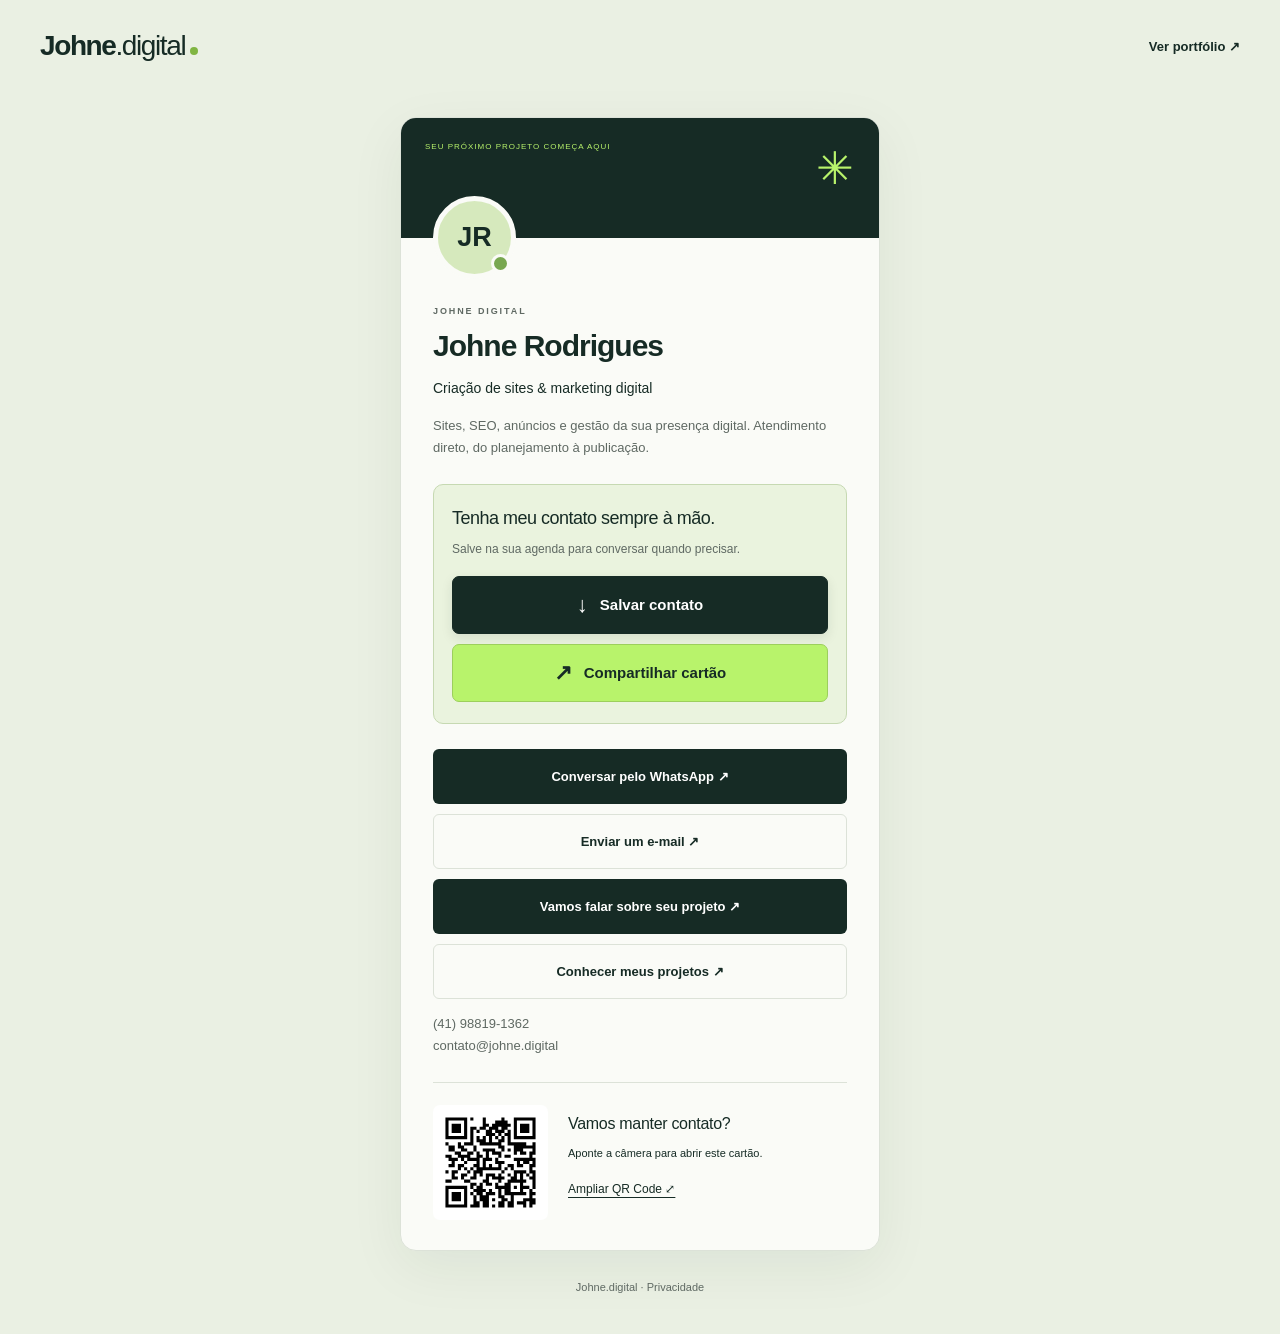
==== contato/index.html @ 7c468793 "up" ====
<!doctype html><html lang="pt-BR"><head><meta charset="utf-8"><meta name="viewport" content="width=device-width, initial-scale=1"><meta name="theme-color" content="#132b25"><title>Johne Rodrigues | Cartão digital — Johne Digital</title><meta name="description" content="Conheça os serviços da Johne Digital e compartilhe o cartão de Johne Rodrigues."><link rel="canonical" href="https://johne.digital/contato/"><meta property="og:type" content="website"><meta property="og:locale" content="pt_BR"><meta property="og:title" content="Johne Rodrigues | Cartão digital — Johne Digital"><meta property="og:description" content="Conheça os serviços da Johne Digital e compartilhe o cartão de Johne Rodrigues."><meta property="og:url" content="https://johne.digital/contato/"><meta property="og:image" content="https://johne.digital/assets/social.png"><meta name="twitter:card" content="summary_large_image"><link rel="icon" type="image/svg+xml" href="../assets/favicon.svg"><link rel="stylesheet" href="../assets/style.02069770c4e0.css"><script defer src="../assets/config.c68cc4075b70.js"></script><script defer src="../assets/main.b6feed0cc365.js"></script><script defer src="../assets/analytics.d964d53e1e2e.js"></script></head><body class="card-page"><header class="wrap card-header"><a class="brand" href="../" aria-label="Johne Digital, início">Johne<span>.digital</span><i></i></a><a class="text-link" href="../">Ver portfólio ↗</a></header><main class="digital-card"><div class="card-banner"><span>SEU PRÓXIMO PROJETO COMEÇA AQUI</span><span>✳</span></div><div class="card-content"><div class="card-avatar">JR<span></span></div><p class="eyebrow">JOHNE DIGITAL</p><h1>Johne Rodrigues</h1><p class="card-subtitle">Criação de sites & marketing digital</p><p>Sites, SEO, anúncios e gestão da sua presença digital. Atendimento direto, do planejamento à publicação.</p><section class="save-contact-panel" aria-labelledby="save-contact-title"><h2 id="save-contact-title">Tenha meu contato sempre à mão.</h2><p>Salve na sua agenda para conversar quando precisar.</p><div class="card-tools"><button class="save-primary" id="save-contact" type="button"><span aria-hidden="true">↓</span> Salvar contato</button><button class="share-secondary" id="share-card" type="button"><span aria-hidden="true">↗</span> Compartilhar cartão</button></div><p role="status" id="card-status"></p></section><div class="card-links"><a data-contact="whatsapp" class="button dark" href="https://wa.me/5541988191362" target="_blank" rel="noopener noreferrer">Conversar pelo WhatsApp ↗</a><a data-contact="email" class="button outline" href="mailto:contato@johne.digital">Enviar um e-mail ↗</a><a class="button dark" href="../#contato">Vamos falar sobre seu projeto ↗</a><a class="button outline" href="../#projetos">Conhecer meus projetos ↗</a></div><p class="contact-details"><a href="tel:+5541988191362">(41) 98819-1362</a><br><a href="mailto:contato@johne.digital">contato@johne.digital</a></p><div class="qr-area"><button class="qr-trigger" type="button" data-qr-open aria-haspopup="dialog" aria-controls="qr-dialog" aria-label="Ampliar QR Code do cartão digital"><img src="../assets/qr-contato.svg" alt="QR Code para https://johne.digital/contato/" width="150" height="150"></button><div><h2>Vamos manter contato?</h2><p>Aponte a câmera para abrir este cartão.</p><button class="qr-expand" type="button" data-qr-open aria-haspopup="dialog" aria-controls="qr-dialog">Ampliar QR Code ⤢</button></div></div></div></main><p class="card-footer">Johne.digital · <a href="../privacidade/">Privacidade</a></p><dialog class="qr-dialog" id="qr-dialog" aria-labelledby="qr-title" aria-describedby="qr-description"><button class="qr-close" type="button" data-qr-close aria-label="Fechar QR Code" autofocus>×</button><p class="eyebrow">JOHNE DIGITAL</p><h2 id="qr-title">Vamos manter contato?</h2><p id="qr-description">Aponte a câmera do celular para abrir meu cartão digital.</p><img class="qr-large" src="../assets/qr-contato.svg" alt="QR Code para https://johne.digital/contato/" width="360" height="360"><a class="button dark" href="../">Ver portfólio ↗</a></dialog></body></html>
---- assets/style.02069770c4e0.css ----
:root{--ink:#162b25;--muted:#5f6963;--paper:#fafbf7;--line:#dce2d8;--lime:#b8f36b;--soft:#eef2e9}*{box-sizing:border-box}html{scroll-behavior:smooth;scroll-padding-top:100px}body{margin:0;background:var(--paper);color:var(--ink);font-family:Arial,Helvetica,sans-serif;-webkit-font-smoothing:antialiased}a{color:inherit;text-decoration:none}button,input,select,textarea{font:inherit}button,a,input,select,textarea{-webkit-tap-highlight-color:transparent}button,a{touch-action:manipulation}button{cursor:pointer}a:focus-visible,button:focus-visible,input:focus-visible,select:focus-visible,textarea:focus-visible,summary:focus-visible{outline:3px solid #658d33;outline-offset:5px}[hidden]{display:none!important}.wrap{width:min(1200px,calc(100% - 80px));margin-inline:auto}.header{position:sticky;top:0;z-index:20;background:rgba(250,251,247,.96);border-bottom:1px solid var(--line)}.nav-wrap{height:90px;display:flex;align-items:center;justify-content:space-between;gap:25px}.brand{display:inline-flex;align-items:center;font-size:28px;font-weight:800;letter-spacing:-1.4px;white-space:nowrap}.brand span{font-weight:400}.brand i{width:8px;height:8px;background:#80b542;border-radius:50%;margin:10px 0 0 5px}nav{display:flex;align-items:center;gap:27px;font-size:13px;font-weight:600}nav>a:not(.button):hover,.text-link:hover{color:#548122}.button{display:inline-flex;align-items:center;justify-content:space-between;gap:30px;padding:19px 23px;border-radius:6px;border:1px solid transparent;font-size:14px;font-weight:600;transition:transform .2s,background .2s}.button:hover{transform:translateY(-2px)}.button span{font-size:20px}.dark{background:var(--ink);color:white}.dark:hover{background:#285043}.lime{background:var(--lime);color:var(--ink)}.outline{border-color:var(--line);background:transparent}.small{padding:12px 17px}.menu-toggle{display:none}.hero{display:grid;grid-template-columns:1.1fr 1fr;gap:50px;align-items:center;min-height:680px;padding-block:72px 85px}.eyebrow{font-size:11px;letter-spacing:1.9px;font-weight:700;display:flex;align-items:center;gap:9px;margin:0 0 25px}.dot{display:inline-block;width:7px;height:7px;border-radius:50%;background:#72a53e}.hero h1{font-size:clamp(48px,4.9vw,68px);line-height:1.04;letter-spacing:-3.6px;font-weight:500;margin:0 0 26px}em{font-family:Georgia,'Times New Roman',serif;font-weight:400;color:#557e38}.lead{font-size:17px;line-height:1.75;color:var(--muted);max-width:440px}.actions{display:flex;align-items:center;gap:27px;margin-top:31px}.text-link{font-size:13px;font-weight:600;display:inline-flex;gap:16px;align-items:center}.hero-note{display:flex;align-items:center;gap:12px;margin-top:36px}.avatar{display:grid;place-items:center;border:1px solid var(--line);background:#e9eedf;border-radius:50%;width:41px;height:41px;font-size:12px;font-weight:700}.hero-note p{font-size:11px;line-height:1.8;color:var(--muted)}.hero-note strong{color:var(--ink)}.hero-art{position:relative;background:#e6eddd;height:470px;border-radius:8px;padding:28px 22px;overflow:hidden}.art-label{font-size:9px;letter-spacing:1.5px;display:flex;align-items:center;gap:8px}.mock-browser{background:white;border-radius:8px;position:absolute;top:80px;left:37px;width:calc(100% - 65px);transform:rotate(-4deg);box-shadow:0 20px 40px #1b32251c;overflow:hidden;border:1px solid #ced8c4}.browser-bar{display:flex;justify-content:space-between;padding:12px 15px;font-size:8px;color:#606e57;background:#f6f7f3;border-bottom:1px solid var(--line)}.browser-bar>span:first-child{letter-spacing:2px;color:#b4c1aa}.mock-body{padding:24px 24px 29px;background:#fcfcf9;position:relative;overflow:hidden}.mock-nav{font-size:12px;font-weight:700;display:flex;justify-content:space-between;margin-bottom:35px}.mock-nav span{font-size:7px;font-weight:400}.mock-pill{font-size:7px;letter-spacing:1px;padding:6px 8px;background:#e9f1dd;border-radius:20px}.mock-body h2{font-size:32px;line-height:1.08;letter-spacing:-1.2px;font-weight:500;margin:19px 0 12px;position:relative;z-index:2}.mock-body p{font-size:8px;position:relative;z-index:2}.mock-cta{display:inline-block;background:var(--ink);color:white;font-size:7px;padding:10px 13px;border-radius:3px;margin-top:10px}.mock-shapes{position:absolute;right:-16px;bottom:-22px;width:165px;height:200px;transform:rotate(-18deg)}.mock-shapes i{position:absolute;width:60px;height:190px;background:#b8d993;border-radius:40px}.mock-shapes i:nth-child(2){left:56px;top:30px;background:#8aaa6d}.mock-shapes i:nth-child(3){left:110px;top:60px;background:#527246}.floating-badge{position:absolute;right:15px;bottom:55px;background:var(--ink);color:white;padding:18px 21px;border-radius:7px;display:flex;gap:14px;align-items:center;box-shadow:0 10px 25px #1b322526;transform:rotate(3deg)}.floating-badge>span{color:var(--lime);font-size:34px}.floating-badge div{font-size:12px}.floating-badge strong{display:block;font-size:9px;font-weight:400;color:#c1cec7;margin-top:6px}.art-bottom{position:absolute;bottom:20px;left:22px;right:22px;display:flex;justify-content:space-between;font-size:8px;letter-spacing:1px}.skills-strip{background:var(--ink);color:#e9eee7}.skills-strip .wrap{display:flex;align-items:center;justify-content:space-between;gap:18px;min-height:74px;font-size:13px}.skills-strip b{color:var(--lime);font-size:23px;font-weight:400}.section{padding-block:100px}.section-heading{display:flex;align-items:flex-end;justify-content:space-between;gap:70px;margin-bottom:48px}h2{font-size:45px;letter-spacing:-2px;line-height:1.13;font-weight:500;margin:0} .section-heading>p{max-width:335px;color:var(--muted);font-size:14px;line-height:1.8;margin:0 0 3px}.projects{display:grid;grid-template-columns:1fr 1fr;gap:48px 30px}.project-cover{height:295px;border-radius:7px;padding:26px 30px;display:flex;flex-direction:column;justify-content:space-between;overflow:hidden;position:relative;transition:transform .25s}.project-cover:hover{transform:translateY(-4px)}.cover-top{display:flex;justify-content:space-between;font-size:15px;font-weight:700;position:relative;z-index:1}.cover-top>span{font-size:24px;font-weight:400}.project-cover>strong{font-size:35px;line-height:1.12;letter-spacing:-1px;font-weight:500;z-index:1}.cover-bottom{display:flex;justify-content:space-between;align-items:center;font-size:10px;z-index:1}.cover-mark{font-size:28px;border:1px solid currentColor;border-radius:50%;width:44px;height:44px;display:grid;place-items:center}.project-cover:after{content:'';position:absolute;right:-75px;top:30px;width:280px;height:280px;border:1px solid currentColor;opacity:.15;border-radius:50%;box-shadow:0 0 0 25px currentColor,0 0 0 60px transparent;transform:rotate(-20deg)}.gbr{background:#14364b;color:#f0f3ec}.volt{background:#d9ed8b;color:#243321}.red{background:#e8d2c5;color:#58332b}.boots{background:#e6e1d6;color:#3b3934}.project-title{display:flex;align-items:center;justify-content:space-between;gap:10px;margin-top:23px}.project-title h3{font-size:19px;letter-spacing:-.4px;margin:0}.tag{font-size:10px;border:1px solid var(--line);border-radius:20px;padding:6px 9px;white-space:nowrap}.project>p{font-size:14px;line-height:1.7;color:var(--muted);max-width:500px;margin:13px 0 16px}.services-section{background:var(--soft)}.service{display:grid;grid-template-columns:48px 1fr 1.25fr 38px;gap:25px;padding:30px 0;border-top:1px solid #d2dbcb;align-items:start}.service:last-child{border-bottom:1px solid #d2dbcb}.service-number{font-size:11px;padding-top:7px;color:#5e6c57}.service h3{font-size:24px;letter-spacing:-.8px;font-weight:500;margin:0}.service h4{font-size:13px;margin:3px 0 10px}.service p{font-size:13px;color:var(--muted);line-height:1.75;margin:0}.service>a{border:1px solid #bfcbb7;width:35px;height:35px;border-radius:50%;display:grid;place-items:center}.service>a:hover{background:var(--lime)}.about{display:grid;grid-template-columns:.85fr 1fr;gap:90px;align-items:center}.about-art{height:460px;background:#e8ecdf;border-radius:7px;padding:30px;display:flex;flex-direction:column;justify-content:space-between;position:relative;overflow:hidden}.monogram{font-size:245px;letter-spacing:-20px;line-height:.9;font-weight:700;align-self:center}.monogram span{color:#7ca55a}.about-art strong{font-size:17px}.about-art p{font-size:11px;color:var(--muted);margin-bottom:0}.about>div>p:not(.eyebrow){font-size:14px;line-height:1.9;color:var(--muted)}.about>div>.lead{font-size:17px}.about-points{display:flex;flex-wrap:wrap;gap:9px;margin:25px 0}.about-points span{font-size:10px;border:1px solid var(--line);padding:8px 10px;border-radius:20px}.process-section{border-top:1px solid var(--line);border-bottom:1px solid var(--line)}.steps{display:grid;grid-template-columns:repeat(4,1fr);gap:35px;margin-top:45px}.steps article>span{display:block;color:#55703d;font-size:12px;border-bottom:1px solid var(--line);padding-bottom:18px}.steps h3{font-size:17px;font-weight:500;margin:22px 0 12px}.steps p{font-size:13px;line-height:1.8;color:var(--muted)}.faq{display:grid;grid-template-columns:.8fr 1.2fr;gap:70px}details{border-bottom:1px solid var(--line);padding:20px 0}details:first-child{border-top:1px solid var(--line)}summary{cursor:pointer;font-size:15px;font-weight:500;list-style:none;display:flex;justify-content:space-between;gap:18px;align-items:center}summary::-webkit-details-marker{display:none}summary:after{content:'+';font-size:23px;font-weight:400}details[open] summary:after{content:'−'}details p{font-size:14px;line-height:1.8;color:var(--muted);padding-right:25px}.contact-section{background:var(--ink);color:var(--paper);padding-block:85px}.contact-grid{display:grid;grid-template-columns:1fr .8fr;gap:100px}.contact-grid h2{font-size:50px}.contact-grid em{color:var(--lime)}.contact-grid>div>p:not(.eyebrow){font-size:15px;line-height:1.8;color:#becdc4;max-width:390px;margin:26px 0}.contact-grid .text-link{color:var(--lime)}form label{display:block;font-size:12px;margin-bottom:9px}input,select,textarea{width:100%;background:#233d33;border:1px solid #496052;color:white;padding:13px 14px;border-radius:5px;margin-bottom:20px;font-size:13px}input::placeholder,textarea::placeholder{color:#acbeb0}textarea{resize:vertical;min-height:90px}form .button{width:100%}.form-note{color:#b9c8be;font-size:10px;line-height:1.7;margin-top:13px}.status{font-size:12px;white-space:pre-wrap}.footer{padding-block:40px 28px;display:grid;grid-template-columns:1fr 1fr;gap:20px}.footer>p{text-align:right;font-size:12px;color:var(--muted)}.footer>div{grid-column:1/-1;border-top:1px solid var(--line);padding-top:23px;display:flex;gap:24px;font-size:11px;color:var(--muted)}.footer>div>span{margin-left:auto}.skip{position:fixed;top:-100px;left:15px;background:var(--lime);padding:15px;z-index:50}.skip:focus{top:10px}.mobile-cta{display:none}.card-page{background:#eaf0e3;min-height:100vh}.card-header{display:flex;justify-content:space-between;align-items:center;padding-block:30px}.digital-card{width:min(480px,calc(100% - 32px));margin:25px auto 30px;background:var(--paper);border:1px solid var(--line);border-radius:16px;overflow:hidden;box-shadow:0 16px 55px #132b2510}.card-banner{height:120px;background:var(--ink);color:var(--lime);padding:24px;display:flex;justify-content:space-between;font-size:8px;letter-spacing:1px}.card-banner>span:last-child{font-size:45px}.card-content{padding:0 32px 30px}.card-avatar{width:83px;height:83px;margin-top:-42px;margin-bottom:25px;background:#d6e9bd;border:5px solid var(--paper);border-radius:50%;display:grid;place-items:center;font-size:27px;font-weight:700;position:relative}.card-avatar span{position:absolute;right:1px;bottom:1px;background:#78a750;border:3px solid var(--paper);height:19px;width:19px;border-radius:50%}.card-content .eyebrow{font-size:9px;margin-bottom:10px}.card-content h1{font-size:30px;letter-spacing:-1px;margin:0}.card-subtitle{font-size:14px!important;color:var(--ink)!important}.card-content>p{font-size:13px;line-height:1.7;color:var(--muted)}.card-links{display:grid;gap:10px;margin:25px 0 14px}.card-links .button{font-size:13px;justify-content:center}.card-tools{display:grid;grid-template-columns:1fr 1fr;gap:10px}.card-tools button{border:1px solid var(--line);border-radius:5px;padding:12px 8px;background:transparent;color:var(--ink);font-size:11px}.qr-area{border-top:1px solid var(--line);padding-top:22px;margin-top:25px;display:flex;align-items:center;gap:20px}.qr-area img{width:115px;height:115px;background:white;flex-shrink:0}.qr-area h2{font-size:16px;letter-spacing:-.3px}.qr-area p,.qr-area a{font-size:11px;line-height:1.7}.qr-area a{text-decoration:underline}.card-footer{text-align:center;font-size:11px;color:var(--muted);padding-bottom:30px}.legal{max-width:780px;min-height:70vh;padding-block:60px 80px}.legal h1{font-size:48px;letter-spacing:-2px}.legal h2{font-size:23px;letter-spacing:-.5px;margin-top:35px}.legal p{font-size:15px;line-height:1.85;color:var(--muted)}.legal p a{text-decoration:underline}
@media(min-width:1500px){.hero{min-height:730px}}@media(max-width:1050px){.wrap{width:calc(100% - 48px)}nav{gap:17px;font-size:12px}.brand{font-size:25px}.hero{gap:25px}.hero h1{font-size:53px}.actions{gap:18px;flex-wrap:wrap}.hero-art{height:430px}.mock-browser{left:25px;width:calc(100% - 44px)}.mock-body h2{font-size:28px}.mock-shapes{right:-55px}.contact-grid{gap:55px}.about{gap:50px}.service{grid-template-columns:30px 1fr 1.2fr 35px;gap:17px}.skills-strip .wrap{font-size:11px}.project-cover>strong{font-size:30px}.project-title{align-items:flex-start;flex-wrap:wrap}}
@media(max-width:760px){html{scroll-padding-top:85px}.wrap{width:calc(100% - 40px)}.nav-wrap{height:74px}.brand{font-size:27px}.menu-toggle{display:flex;gap:13px;align-items:center;background:transparent;border:1px solid var(--line);padding:10px 12px;border-radius:5px;color:var(--ink);font-size:12px}.menu-toggle span{font-size:17px}nav{display:none;position:absolute;left:0;right:0;top:74px;padding:18px 20px 25px;background:var(--paper);box-shadow:0 20px 20px #132b2510;border-bottom:1px solid var(--line)}nav.open{display:flex;flex-direction:column;align-items:stretch;gap:0}nav>a{padding:16px 6px;border-bottom:1px solid var(--line);font-size:14px}nav .button{margin-top:15px}.hero{grid-template-columns:1fr;padding-block:48px;gap:35px;min-height:0}.hero h1{font-size:clamp(44px,9.8vw,65px);letter-spacing:-2.5px}.eyebrow{font-size:10px;margin-bottom:22px}.lead{font-size:16px;max-width:100%}.actions{gap:22px;margin-top:25px}.actions .button{font-size:12px;padding:16px 18px;gap:18px}.hero-note{margin-top:24px}.hero-art{height:400px;max-width:520px;width:100%;margin:auto}.mock-browser{top:67px;left:28px;width:calc(100% - 53px)}.mock-body{padding:21px}.mock-body h2{font-size:30px}.mock-nav{margin-bottom:25px}.floating-badge{bottom:40px;padding:14px 17px}.skills-strip .wrap{flex-wrap:wrap;justify-content:center;gap:13px 19px;padding-block:22px;font-size:12px}.skills-strip b{font-size:15px}.skills-strip b:nth-of-type(2),.skills-strip b:nth-of-type(4){display:none}.section{padding-block:65px}.section-heading{display:block;margin-bottom:33px}.section-heading>p{margin-top:22px;max-width:100%;font-size:14px}h2{font-size:36px;letter-spacing:-1.4px}.projects{grid-template-columns:1fr;gap:38px}.project-cover{height:270px;padding:25px}.project-cover>strong{font-size:32px}.project-title{align-items:center}.project-title h3{font-size:19px}.service{grid-template-columns:25px 1fr 30px;gap:12px;padding-block:25px}.service h3{font-size:21px}.service>div{grid-column:2;grid-row:2}.service>a{grid-column:3;grid-row:1;width:30px;height:30px}.service h4{line-height:1.5}.about{grid-template-columns:1fr;gap:34px}.about-art{height:330px}.monogram{font-size:190px}.steps{grid-template-columns:1fr 1fr;gap:25px;margin-top:35px}.steps h3{font-size:17px;line-height:1.3}.faq{grid-template-columns:1fr;gap:30px}.contact-section{padding-block:60px}.contact-grid{grid-template-columns:1fr;gap:35px}.contact-grid h2{font-size:40px}.footer{display:flex;flex-direction:column;gap:10px;padding-bottom:95px}.footer>p{text-align:left;line-height:1.7}.footer>div{width:100%;flex-wrap:wrap;font-size:10px;gap:18px}.footer>div>span{margin:0;width:100%}.mobile-cta{display:flex;position:fixed;z-index:15;bottom:13px;left:20px;right:20px;justify-content:space-between;padding:16px 20px;background:var(--lime);color:var(--ink);border-radius:7px;font-size:14px;font-weight:700;box-shadow:0 5px 25px #132b2530;padding-bottom:max(16px,env(safe-area-inset-bottom))}.card-header{padding-block:22px}.card-header .text-link{font-size:11px}.card-content{padding-inline:24px}.digital-card{margin-top:10px}.card-content h1{font-size:28px}.qr-area{gap:14px}.qr-area img{width:100px;height:100px}.legal h1{font-size:38px}.legal{padding-block:30px 50px}}@media(prefers-reduced-motion:reduce){html{scroll-behavior:auto}*,*:before,*:after{transition:none!important;animation:none!important}}

/* Projeto em destaque e QR ampliável */
.projects-single{grid-template-columns:1fr}.projects-single .project{display:grid;grid-template-columns:1.15fr 1fr;gap:45px;align-items:center}.projects-single .project-cover{height:330px}.project-info .project-title{margin-top:0}.project-info p{font-size:15px;line-height:1.8;color:var(--muted);margin:20px 0 25px}.contact-qr{display:flex;align-items:center;gap:20px;margin-top:30px;padding-top:25px;border-top:1px solid #496052}.contact-qr h3{font-size:16px;font-weight:500;margin:0 0 9px}.contact-qr p{font-size:12px;line-height:1.7;color:#becdc4;margin:0 0 12px}.qr-trigger{padding:0;border:0;border-radius:7px;overflow:hidden;background:white;line-height:0;flex-shrink:0;display:block;cursor:zoom-in}.qr-trigger img{display:block;max-width:100%;height:auto}.qr-expand{background:none;border:0;padding:5px 0;color:inherit;font-size:12px;text-decoration:underline;text-underline-offset:4px;line-height:1.7;cursor:zoom-in}.contact-qr .qr-expand{color:var(--lime)}.qr-area .qr-expand{margin-bottom:6px}.qr-open{overflow:hidden}.qr-dialog{width:min(460px,calc(100% - 32px));max-height:calc(100dvh - 32px);margin:auto;padding:35px 28px 27px;border:0;border-radius:15px;background:var(--paper);color:var(--ink);text-align:center;box-shadow:0 25px 90px #0004;overflow:auto}.qr-dialog::backdrop{background:rgba(9,24,18,.82);backdrop-filter:blur(4px)}.qr-close{position:absolute;right:12px;top:10px;width:36px;height:36px;border:1px solid var(--line);background:transparent;border-radius:50%;color:var(--ink);font-size:25px;line-height:1}.qr-dialog .eyebrow{justify-content:center;font-size:10px;margin:9px 0 19px}.qr-dialog h2{font-size:27px;letter-spacing:-1px}.qr-dialog>p:not(.eyebrow){font-size:13px;line-height:1.7;color:var(--muted)}.qr-large{display:block;width:min(100%,360px);height:auto;margin:16px auto 8px;background:#fff;border-radius:7px}.qr-dialog .button{margin-top:8px;justify-content:center}.qr-address{font-size:12px!important}.qr-trigger:hover{outline:2px solid var(--lime);outline-offset:3px}
@media(max-width:760px){.projects-single .project{grid-template-columns:1fr;gap:24px}.projects-single .project-cover{height:270px}.contact-qr{gap:15px}.contact-qr .qr-trigger{width:105px}.contact-qr h3{font-size:15px}.qr-dialog{padding:32px 20px 22px}.qr-dialog h2{font-size:25px}}

/* Navegação mobile em tela cheia, no formato do site GBR. */
.nav-open{overflow:hidden}.mobile-panel{position:fixed;inset:0;z-index:300;width:100%;max-width:none;height:100%;height:100dvh;max-height:none;margin:0;border:0;padding:max(20px,env(safe-area-inset-top)) max(22px,env(safe-area-inset-right)) max(24px,env(safe-area-inset-bottom)) max(22px,env(safe-area-inset-left));background:var(--paper);color:var(--ink);overflow-y:auto;overscroll-behavior:contain}.mobile-panel:not([open]){display:none}.mobile-panel[open]{display:flex;flex-direction:column}.mobile-panel::backdrop{background:var(--paper)}.mobile-panel-top{display:flex;justify-content:space-between;align-items:center;gap:16px;min-height:40px;padding-bottom:20px;border-bottom:1px solid var(--line)}.menu-close{flex:0 0 44px;width:44px;height:44px;display:grid;place-items:center;border:1px solid transparent;border-radius:8px;background:var(--soft);color:var(--ink);cursor:pointer}.menu-close:hover{background:#dfe8d5}.mobile-panel .mobile-navigation{position:static;display:grid;gap:0;margin:24px 0 28px;padding:0;border:0;background:transparent;box-shadow:none}.mobile-panel .mobile-navigation a{display:flex;justify-content:space-between;align-items:center;gap:20px;min-height:54px;padding:15px 4px;border-bottom:1px solid var(--line);font-size:15px;font-weight:600;letter-spacing:0;line-height:1.5}.mobile-panel .mobile-navigation a span{font-size:17px;font-weight:400;color:#557e38}.mobile-panel .mobile-navigation a:hover,.mobile-panel .mobile-navigation a:focus-visible{background:var(--soft)}.mobile-panel .mobile-contact{width:100%;min-height:52px;border-radius:7px;flex-shrink:0;font-size:15px;line-height:1.5}.monogram{letter-spacing:-12px}
@media(max-width:760px){.header .menu-toggle{width:44px;height:44px;justify-content:center;border:1px solid transparent;background:var(--soft);border-radius:8px;padding:0;flex-shrink:0;cursor:pointer}.header #nav{display:none}.mobile-panel .brand{font-size:27px}}
@media(max-width:360px){.mobile-panel{padding-inline:18px}.mobile-panel .brand{font-size:25px}}

/* Contato salvo como ação principal do cartão digital. */
.save-contact-panel{margin:25px 0 23px;padding:21px 18px;background:#eaf3de;border:1px solid #c6d9b2;border-radius:10px}.save-contact-panel h2{font-size:18px;letter-spacing:-.5px;line-height:1.35;margin:0 0 8px}.save-contact-panel>p{font-size:12px;line-height:1.7;color:var(--muted);margin:0 0 17px}.save-contact-panel .card-tools{display:grid;grid-template-columns:1fr;gap:10px}.save-contact-panel .card-tools button{display:flex;justify-content:center;align-items:center;gap:12px;min-height:54px;padding:15px 14px;font-size:15px;font-weight:700;border-radius:7px;transition:background .2s,transform .2s}.save-contact-panel .card-tools .save-primary{background:var(--ink);color:white;border-color:var(--ink);box-shadow:0 4px 12px #162b251a}.save-contact-panel .card-tools .save-primary:hover{background:#285043;transform:translateY(-1px)}.save-contact-panel .card-tools .share-secondary{background:var(--lime);color:var(--ink);border-color:#9ccf5c}.save-contact-panel .card-tools .share-secondary:hover{background:#a8e35b}.save-contact-panel .card-tools button span{font-size:22px}.save-contact-panel #card-status{margin:12px 0 0;color:var(--ink)}.save-contact-panel #card-status:empty{display:none}

/* Captura real do site GBR: WebP responsivo, carregado sob demanda. */
.project-cover.gbr-preview{padding:20px;isolation:isolate;background:#14364b;aspect-ratio:1200/629}.gbr-preview .project-background{position:absolute;inset:0;width:100%;height:100%;object-fit:cover;object-position:center top;z-index:-2;transition:transform .35s ease}.project-cover.gbr-preview:after{inset:0;width:100%;height:100%;border:0;border-radius:0;box-shadow:none;transform:none;opacity:1;background:linear-gradient(180deg,rgba(12,30,38,.18) 0%,transparent 30%,transparent 57%,rgba(12,30,38,.78) 100%);z-index:-1}.gbr-preview .cover-top{align-items:center}.gbr-preview .preview-label{font-size:12px;font-weight:600;letter-spacing:0;background:rgba(19,43,37,.94);padding:9px 12px;border-radius:5px;color:#fff}.gbr-preview .preview-arrow{display:grid;place-items:center;width:34px;height:34px;font-size:21px;background:var(--paper);color:var(--ink);border-radius:50%}.gbr-preview .cover-bottom{font-size:11px;color:white;gap:15px;text-shadow:0 1px 3px #0005}.gbr-preview .preview-visit{font-weight:700;white-space:nowrap}.gbr-preview:hover .project-background{transform:scale(1.025)}
@media(max-width:760px){.projects-single .project-cover.gbr-preview{height:auto;min-height:190px;aspect-ratio:1200/629;padding:14px}.gbr-preview .preview-label{font-size:10px;padding:7px 9px}.gbr-preview .cover-bottom{font-size:10px}.gbr-preview .preview-arrow{width:29px;height:29px;font-size:18px}}
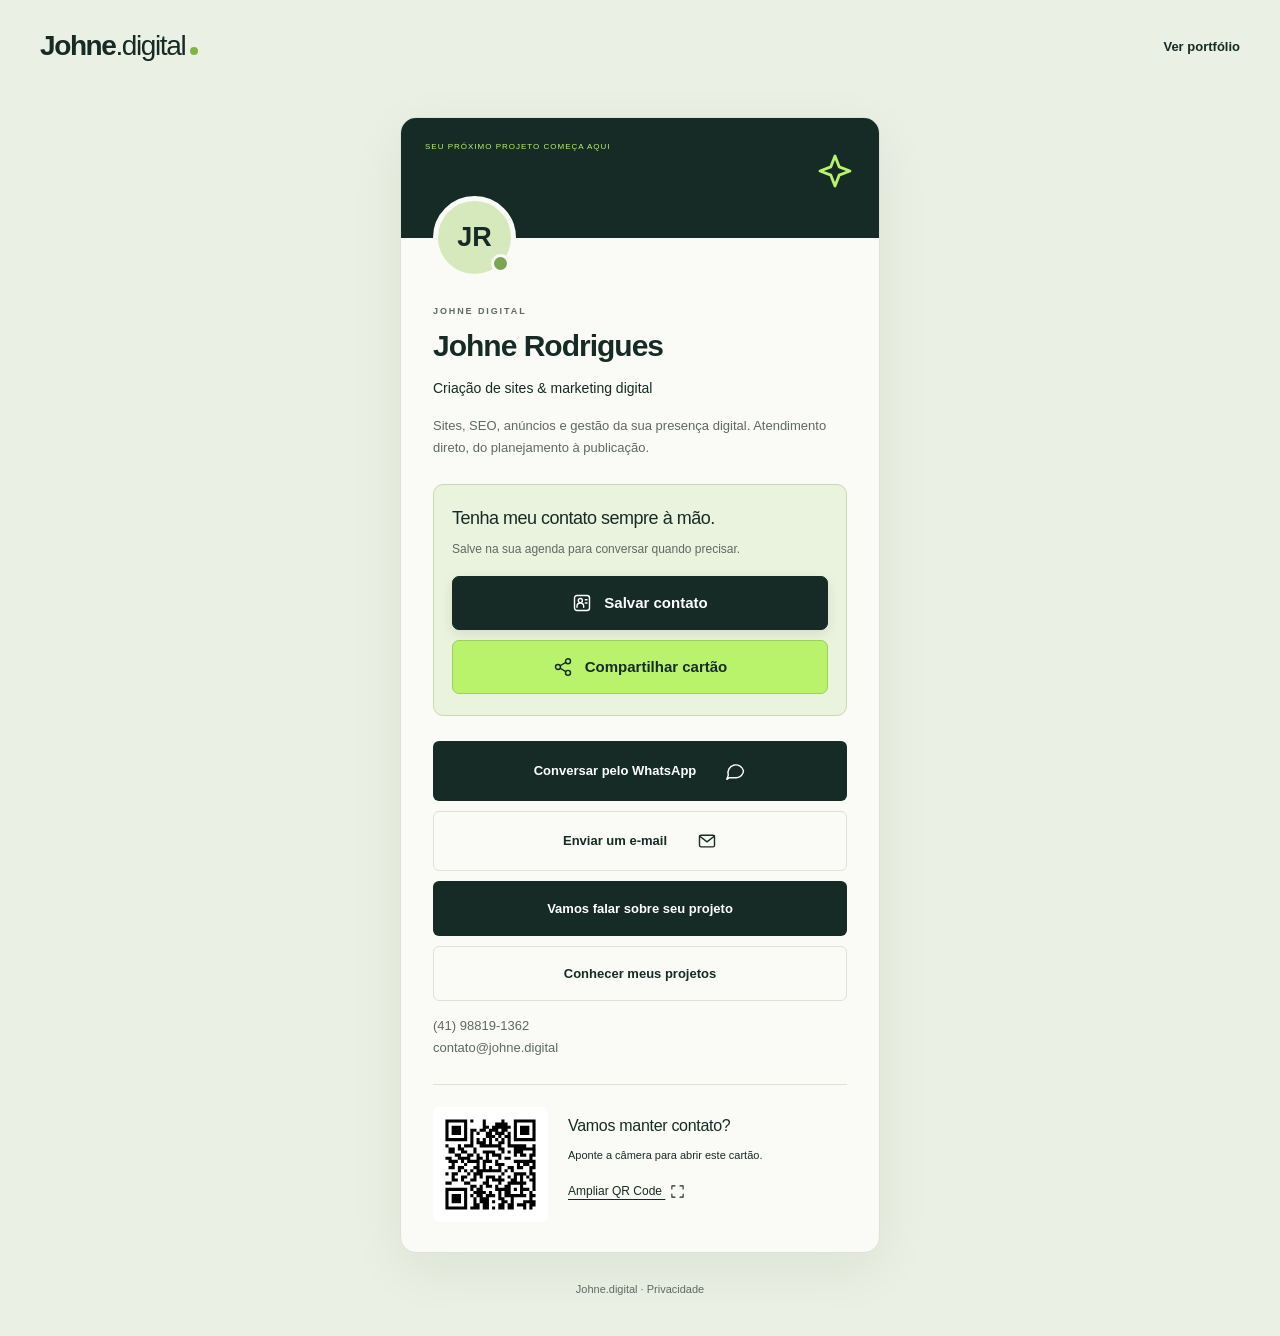
==== commit 7784e15b: "up" ====
--- a/contato/index.html
+++ b/contato/index.html
@@ -1 +1 @@
-<!doctype html><html lang="pt-BR"><head><meta charset="utf-8"><meta name="viewport" content="width=device-width, initial-scale=1"><meta name="theme-color" content="#132b25"><title>Johne Rodrigues | Cartão digital — Johne Digital</title><meta name="description" content="Conheça os serviços da Johne Digital e compartilhe o cartão de Johne Rodrigues."><link rel="canonical" href="https://johne.digital/contato/"><meta property="og:type" content="website"><meta property="og:locale" content="pt_BR"><meta property="og:title" content="Johne Rodrigues | Cartão digital — Johne Digital"><meta property="og:description" content="Conheça os serviços da Johne Digital e compartilhe o cartão de Johne Rodrigues."><meta property="og:url" content="https://johne.digital/contato/"><meta property="og:image" content="https://johne.digital/assets/social.png"><meta name="twitter:card" content="summary_large_image"><link rel="icon" type="image/svg+xml" href="../assets/favicon.svg"><link rel="stylesheet" href="../assets/style.02069770c4e0.css"><script defer src="../assets/config.c68cc4075b70.js"></script><script defer src="../assets/main.b6feed0cc365.js"></script><script defer src="../assets/analytics.d964d53e1e2e.js"></script></head><body class="card-page"><header class="wrap card-header"><a class="brand" href="../" aria-label="Johne Digital, início">Johne<span>.digital</span><i></i></a><a class="text-link" href="../">Ver portfólio ↗</a></header><main class="digital-card"><div class="card-banner"><span>SEU PRÓXIMO PROJETO COMEÇA AQUI</span><span>✳</span></div><div class="card-content"><div class="card-avatar">JR<span></span></div><p class="eyebrow">JOHNE DIGITAL</p><h1>Johne Rodrigues</h1><p class="card-subtitle">Criação de sites & marketing digital</p><p>Sites, SEO, anúncios e gestão da sua presença digital. Atendimento direto, do planejamento à publicação.</p><section class="save-contact-panel" aria-labelledby="save-contact-title"><h2 id="save-contact-title">Tenha meu contato sempre à mão.</h2><p>Salve na sua agenda para conversar quando precisar.</p><div class="card-tools"><button class="save-primary" id="save-contact" type="button"><span aria-hidden="true">↓</span> Salvar contato</button><button class="share-secondary" id="share-card" type="button"><span aria-hidden="true">↗</span> Compartilhar cartão</button></div><p role="status" id="card-status"></p></section><div class="card-links"><a data-contact="whatsapp" class="button dark" href="https://wa.me/5541988191362" target="_blank" rel="noopener noreferrer">Conversar pelo WhatsApp ↗</a><a data-contact="email" class="button outline" href="mailto:contato@johne.digital">Enviar um e-mail ↗</a><a class="button dark" href="../#contato">Vamos falar sobre seu projeto ↗</a><a class="button outline" href="../#projetos">Conhecer meus projetos ↗</a></div><p class="contact-details"><a href="tel:+5541988191362">(41) 98819-1362</a><br><a href="mailto:contato@johne.digital">contato@johne.digital</a></p><div class="qr-area"><button class="qr-trigger" type="button" data-qr-open aria-haspopup="dialog" aria-controls="qr-dialog" aria-label="Ampliar QR Code do cartão digital"><img src="../assets/qr-contato.svg" alt="QR Code para https://johne.digital/contato/" width="150" height="150"></button><div><h2>Vamos manter contato?</h2><p>Aponte a câmera para abrir este cartão.</p><button class="qr-expand" type="button" data-qr-open aria-haspopup="dialog" aria-controls="qr-dialog">Ampliar QR Code ⤢</button></div></div></div></main><p class="card-footer">Johne.digital · <a href="../privacidade/">Privacidade</a></p><dialog class="qr-dialog" id="qr-dialog" aria-labelledby="qr-title" aria-describedby="qr-description"><button class="qr-close" type="button" data-qr-close aria-label="Fechar QR Code" autofocus>×</button><p class="eyebrow">JOHNE DIGITAL</p><h2 id="qr-title">Vamos manter contato?</h2><p id="qr-description">Aponte a câmera do celular para abrir meu cartão digital.</p><img class="qr-large" src="../assets/qr-contato.svg" alt="QR Code para https://johne.digital/contato/" width="360" height="360"><a class="button dark" href="../">Ver portfólio ↗</a></dialog></body></html>+<!doctype html><html lang="pt-BR"><head><meta charset="utf-8"><meta name="viewport" content="width=device-width, initial-scale=1"><meta name="theme-color" content="#132b25"><title>Johne Rodrigues | Cartão digital — Johne Digital</title><meta name="description" content="Conheça os serviços da Johne Digital e compartilhe o cartão de Johne Rodrigues."><link rel="canonical" href="https://johne.digital/contato/"><meta property="og:type" content="website"><meta property="og:locale" content="pt_BR"><meta property="og:title" content="Johne Rodrigues | Cartão digital — Johne Digital"><meta property="og:description" content="Conheça os serviços da Johne Digital e compartilhe o cartão de Johne Rodrigues."><meta property="og:url" content="https://johne.digital/contato/"><meta property="og:image" content="https://johne.digital/assets/social.png"><meta name="twitter:card" content="summary_large_image"><link rel="icon" type="image/svg+xml" href="../assets/favicon.svg"><link rel="stylesheet" href="../assets/style.bf40c22407ae.css"><script defer src="../assets/config.c68cc4075b70.js"></script><script defer src="../assets/main.b6feed0cc365.js"></script><script defer src="../assets/analytics.d964d53e1e2e.js"></script></head><body class="card-page"><header class="wrap card-header"><a class="brand" href="../" aria-label="Johne Digital, início">Johne<span>.digital</span><i></i></a><a class="text-link" href="../">Ver portfólio</a></header><main class="digital-card"><div class="card-banner"><span>SEU PRÓXIMO PROJETO COMEÇA AQUI</span><span aria-hidden="true"><svg class="ui-icon" width="20" height="20" viewBox="0 0 24 24" fill="none" stroke="currentColor" stroke-width="1.7" stroke-linecap="round" stroke-linejoin="round" aria-hidden="true" focusable="false"><path d="m12 3 2.5 6.5L21 12l-6.5 2.5L12 21l-2.5-6.5L3 12l6.5-2.5Z"/></svg></span></div><div class="card-content"><div class="card-avatar">JR<span></span></div><p class="eyebrow">JOHNE DIGITAL</p><h1>Johne Rodrigues</h1><p class="card-subtitle">Criação de sites & marketing digital</p><p>Sites, SEO, anúncios e gestão da sua presença digital. Atendimento direto, do planejamento à publicação.</p><section class="save-contact-panel" aria-labelledby="save-contact-title"><h2 id="save-contact-title">Tenha meu contato sempre à mão.</h2><p>Salve na sua agenda para conversar quando precisar.</p><div class="card-tools"><button class="save-primary" id="save-contact" type="button"><svg class="ui-icon" width="20" height="20" viewBox="0 0 24 24" fill="none" stroke="currentColor" stroke-width="1.7" stroke-linecap="round" stroke-linejoin="round" aria-hidden="true" focusable="false"><rect x="3" y="3" width="18" height="18" rx="3"/><circle cx="10" cy="9" r="2.5"/><path d="M6 17v-1a4 4 0 0 1 8 0v1m2-9h2m-2 4h2"/></svg> Salvar contato</button><button class="share-secondary" id="share-card" type="button"><svg class="ui-icon" width="20" height="20" viewBox="0 0 24 24" fill="none" stroke="currentColor" stroke-width="1.7" stroke-linecap="round" stroke-linejoin="round" aria-hidden="true" focusable="false"><circle cx="18" cy="5" r="3"/><circle cx="6" cy="12" r="3"/><circle cx="18" cy="19" r="3"/><path d="m8.6 10.5 6.8-4m-6.8 7 6.8 4"/></svg> Compartilhar cartão</button></div><p role="status" id="card-status"></p></section><div class="card-links"><a data-contact="whatsapp" class="button dark" href="https://wa.me/5541988191362" target="_blank" rel="noopener noreferrer">Conversar pelo WhatsApp <svg class="ui-icon" width="20" height="20" viewBox="0 0 24 24" fill="none" stroke="currentColor" stroke-width="1.7" stroke-linecap="round" stroke-linejoin="round" aria-hidden="true" focusable="false"><path d="M21 11.5a8.5 8.5 0 0 1-8.5 8.5H4l-3 2 1.7-5A8.5 8.5 0 1 1 21 11.5Z"/></svg></a><a data-contact="email" class="button outline" href="mailto:contato@johne.digital">Enviar um e-mail <svg class="ui-icon" width="20" height="20" viewBox="0 0 24 24" fill="none" stroke="currentColor" stroke-width="1.7" stroke-linecap="round" stroke-linejoin="round" aria-hidden="true" focusable="false"><rect x="3" y="5" width="18" height="14" rx="2"/><path d="m3 6 9 7 9-7"/></svg></a><a class="button dark" href="../#contato">Vamos falar sobre seu projeto</a><a class="button outline" href="../#projetos">Conhecer meus projetos</a></div><p class="contact-details"><a href="tel:+5541988191362">(41) 98819-1362</a><br><a href="mailto:contato@johne.digital">contato@johne.digital</a></p><div class="qr-area"><button class="qr-trigger" type="button" data-qr-open aria-haspopup="dialog" aria-controls="qr-dialog" aria-label="Ampliar QR Code do cartão digital"><img src="../assets/qr-contato.svg" alt="QR Code para https://johne.digital/contato/" width="150" height="150"></button><div><h2>Vamos manter contato?</h2><p>Aponte a câmera para abrir este cartão.</p><button class="qr-expand" type="button" data-qr-open aria-haspopup="dialog" aria-controls="qr-dialog">Ampliar QR Code <svg class="ui-icon" width="20" height="20" viewBox="0 0 24 24" fill="none" stroke="currentColor" stroke-width="1.7" stroke-linecap="round" stroke-linejoin="round" aria-hidden="true" focusable="false"><path d="M8 3H3v5m13-5h5v5M3 16v5h5m13-5v5h-5"/></svg></button></div></div></div></main><p class="card-footer">Johne.digital · <a href="../privacidade/">Privacidade</a></p><dialog class="qr-dialog" id="qr-dialog" aria-labelledby="qr-title" aria-describedby="qr-description"><button class="qr-close" type="button" data-qr-close aria-label="Fechar QR Code" autofocus>×</button><p class="eyebrow">JOHNE DIGITAL</p><h2 id="qr-title">Vamos manter contato?</h2><p id="qr-description">Aponte a câmera do celular para abrir meu cartão digital.</p><img class="qr-large" src="../assets/qr-contato.svg" alt="QR Code para https://johne.digital/contato/" width="360" height="360"><a class="button dark" href="../">Ver portfólio</a></dialog></body></html>
--- a/assets/style.bf40c22407ae.css
+++ b/assets/style.bf40c22407ae.css
@@ -0,0 +1,32 @@
+:root{--ink:#162b25;--muted:#5f6963;--paper:#fafbf7;--line:#dce2d8;--lime:#b8f36b;--soft:#eef2e9}*{box-sizing:border-box}html{scroll-behavior:smooth;scroll-padding-top:100px}body{margin:0;background:var(--paper);color:var(--ink);font-family:Arial,Helvetica,sans-serif;-webkit-font-smoothing:antialiased}a{color:inherit;text-decoration:none}button,input,select,textarea{font:inherit}button,a,input,select,textarea{-webkit-tap-highlight-color:transparent}button,a{touch-action:manipulation}button{cursor:pointer}a:focus-visible,button:focus-visible,input:focus-visible,select:focus-visible,textarea:focus-visible,summary:focus-visible{outline:3px solid #658d33;outline-offset:5px}[hidden]{display:none!important}.wrap{width:min(1200px,calc(100% - 80px));margin-inline:auto}.header{position:sticky;top:0;z-index:20;background:rgba(250,251,247,.96);border-bottom:1px solid var(--line)}.nav-wrap{height:90px;display:flex;align-items:center;justify-content:space-between;gap:25px}.brand{display:inline-flex;align-items:center;font-size:28px;font-weight:800;letter-spacing:-1.4px;white-space:nowrap}.brand span{font-weight:400}.brand i{width:8px;height:8px;background:#80b542;border-radius:50%;margin:10px 0 0 5px}nav{display:flex;align-items:center;gap:27px;font-size:13px;font-weight:600}nav>a:not(.button):hover,.text-link:hover{color:#548122}.button{display:inline-flex;align-items:center;justify-content:space-between;gap:30px;padding:19px 23px;border-radius:6px;border:1px solid transparent;font-size:14px;font-weight:600;transition:transform .2s,background .2s}.button:hover{transform:translateY(-2px)}.button span{font-size:20px}.dark{background:var(--ink);color:white}.dark:hover{background:#285043}.lime{background:var(--lime);color:var(--ink)}.outline{border-color:var(--line);background:transparent}.small{padding:12px 17px}.menu-toggle{display:none}.hero{display:grid;grid-template-columns:1.1fr 1fr;gap:50px;align-items:center;min-height:680px;padding-block:72px 85px}.eyebrow{font-size:11px;letter-spacing:1.9px;font-weight:700;display:flex;align-items:center;gap:9px;margin:0 0 25px}.dot{display:inline-block;width:7px;height:7px;border-radius:50%;background:#72a53e}.hero h1{font-size:clamp(48px,4.9vw,68px);line-height:1.04;letter-spacing:-3.6px;font-weight:500;margin:0 0 26px}em{font-family:Georgia,'Times New Roman',serif;font-weight:400;color:#557e38}.lead{font-size:17px;line-height:1.75;color:var(--muted);max-width:440px}.actions{display:flex;align-items:center;gap:27px;margin-top:31px}.text-link{font-size:13px;font-weight:600;display:inline-flex;gap:16px;align-items:center}.hero-note{display:flex;align-items:center;gap:12px;margin-top:36px}.avatar{display:grid;place-items:center;border:1px solid var(--line);background:#e9eedf;border-radius:50%;width:41px;height:41px;font-size:12px;font-weight:700}.hero-note p{font-size:11px;line-height:1.8;color:var(--muted)}.hero-note strong{color:var(--ink)}.hero-art{position:relative;background:#e6eddd;height:470px;border-radius:8px;padding:28px 22px;overflow:hidden}.art-label{font-size:9px;letter-spacing:1.5px;display:flex;align-items:center;gap:8px}.mock-browser{background:white;border-radius:8px;position:absolute;top:80px;left:37px;width:calc(100% - 65px);transform:rotate(-4deg);box-shadow:0 20px 40px #1b32251c;overflow:hidden;border:1px solid #ced8c4}.browser-bar{display:flex;justify-content:space-between;padding:12px 15px;font-size:8px;color:#606e57;background:#f6f7f3;border-bottom:1px solid var(--line)}.browser-bar>span:first-child{letter-spacing:2px;color:#b4c1aa}.mock-body{padding:24px 24px 29px;background:#fcfcf9;position:relative;overflow:hidden}.mock-nav{font-size:12px;font-weight:700;display:flex;justify-content:space-between;margin-bottom:35px}.mock-nav span{font-size:7px;font-weight:400}.mock-pill{font-size:7px;letter-spacing:1px;padding:6px 8px;background:#e9f1dd;border-radius:20px}.mock-body h2{font-size:32px;line-height:1.08;letter-spacing:-1.2px;font-weight:500;margin:19px 0 12px;position:relative;z-index:2}.mock-body p{font-size:8px;position:relative;z-index:2}.mock-cta{display:inline-block;background:var(--ink);color:white;font-size:7px;padding:10px 13px;border-radius:3px;margin-top:10px}.mock-shapes{position:absolute;right:-16px;bottom:-22px;width:165px;height:200px;transform:rotate(-18deg)}.mock-shapes i{position:absolute;width:60px;height:190px;background:#b8d993;border-radius:40px}.mock-shapes i:nth-child(2){left:56px;top:30px;background:#8aaa6d}.mock-shapes i:nth-child(3){left:110px;top:60px;background:#527246}.floating-badge{position:absolute;right:15px;bottom:55px;background:var(--ink);color:white;padding:18px 21px;border-radius:7px;display:flex;gap:14px;align-items:center;box-shadow:0 10px 25px #1b322526;transform:rotate(3deg)}.floating-badge>span{color:var(--lime);font-size:34px}.floating-badge div{font-size:12px}.floating-badge strong{display:block;font-size:9px;font-weight:400;color:#c1cec7;margin-top:6px}.art-bottom{position:absolute;bottom:20px;left:22px;right:22px;display:flex;justify-content:space-between;font-size:8px;letter-spacing:1px}.skills-strip{background:var(--ink);color:#e9eee7}.skills-strip .wrap{display:flex;align-items:center;justify-content:space-between;gap:18px;min-height:74px;font-size:13px}.skills-strip b{color:var(--lime);font-size:23px;font-weight:400}.section{padding-block:100px}.section-heading{display:flex;align-items:flex-end;justify-content:space-between;gap:70px;margin-bottom:48px}h2{font-size:45px;letter-spacing:-2px;line-height:1.13;font-weight:500;margin:0} .section-heading>p{max-width:335px;color:var(--muted);font-size:14px;line-height:1.8;margin:0 0 3px}.projects{display:grid;grid-template-columns:1fr 1fr;gap:48px 30px}.project-cover{height:295px;border-radius:7px;padding:26px 30px;display:flex;flex-direction:column;justify-content:space-between;overflow:hidden;position:relative;transition:transform .25s}.project-cover:hover{transform:translateY(-4px)}.cover-top{display:flex;justify-content:space-between;font-size:15px;font-weight:700;position:relative;z-index:1}.cover-top>span{font-size:24px;font-weight:400}.project-cover>strong{font-size:35px;line-height:1.12;letter-spacing:-1px;font-weight:500;z-index:1}.cover-bottom{display:flex;justify-content:space-between;align-items:center;font-size:10px;z-index:1}.cover-mark{font-size:28px;border:1px solid currentColor;border-radius:50%;width:44px;height:44px;display:grid;place-items:center}.project-cover:after{content:'';position:absolute;right:-75px;top:30px;width:280px;height:280px;border:1px solid currentColor;opacity:.15;border-radius:50%;box-shadow:0 0 0 25px currentColor,0 0 0 60px transparent;transform:rotate(-20deg)}.gbr{background:#14364b;color:#f0f3ec}.volt{background:#d9ed8b;color:#243321}.red{background:#e8d2c5;color:#58332b}.boots{background:#e6e1d6;color:#3b3934}.project-title{display:flex;align-items:center;justify-content:space-between;gap:10px;margin-top:23px}.project-title h3{font-size:19px;letter-spacing:-.4px;margin:0}.tag{font-size:10px;border:1px solid var(--line);border-radius:20px;padding:6px 9px;white-space:nowrap}.project>p{font-size:14px;line-height:1.7;color:var(--muted);max-width:500px;margin:13px 0 16px}.services-section{background:var(--soft)}.service{display:grid;grid-template-columns:48px 1fr 1.25fr 38px;gap:25px;padding:30px 0;border-top:1px solid #d2dbcb;align-items:start}.service:last-child{border-bottom:1px solid #d2dbcb}.service-number{font-size:11px;padding-top:7px;color:#5e6c57}.service h3{font-size:24px;letter-spacing:-.8px;font-weight:500;margin:0}.service h4{font-size:13px;margin:3px 0 10px}.service p{font-size:13px;color:var(--muted);line-height:1.75;margin:0}.service>a{border:1px solid #bfcbb7;width:35px;height:35px;border-radius:50%;display:grid;place-items:center}.service>a:hover{background:var(--lime)}.about{display:grid;grid-template-columns:.85fr 1fr;gap:90px;align-items:center}.about-art{height:460px;background:#e8ecdf;border-radius:7px;padding:30px;display:flex;flex-direction:column;justify-content:space-between;position:relative;overflow:hidden}.monogram{font-size:245px;letter-spacing:-20px;line-height:.9;font-weight:700;align-self:center}.monogram span{color:#7ca55a}.about-art strong{font-size:17px}.about-art p{font-size:11px;color:var(--muted);margin-bottom:0}.about>div>p:not(.eyebrow){font-size:14px;line-height:1.9;color:var(--muted)}.about>div>.lead{font-size:17px}.about-points{display:flex;flex-wrap:wrap;gap:9px;margin:25px 0}.about-points span{font-size:10px;border:1px solid var(--line);padding:8px 10px;border-radius:20px}.process-section{border-top:1px solid var(--line);border-bottom:1px solid var(--line)}.steps{display:grid;grid-template-columns:repeat(4,1fr);gap:35px;margin-top:45px}.steps article>span{display:block;color:#55703d;font-size:12px;border-bottom:1px solid var(--line);padding-bottom:18px}.steps h3{font-size:17px;font-weight:500;margin:22px 0 12px}.steps p{font-size:13px;line-height:1.8;color:var(--muted)}.faq{display:grid;grid-template-columns:.8fr 1.2fr;gap:70px}details{border-bottom:1px solid var(--line);padding:20px 0}details:first-child{border-top:1px solid var(--line)}summary{cursor:pointer;font-size:15px;font-weight:500;list-style:none;display:flex;justify-content:space-between;gap:18px;align-items:center}summary::-webkit-details-marker{display:none}summary:after{content:'+';font-size:23px;font-weight:400}details[open] summary:after{content:'−'}details p{font-size:14px;line-height:1.8;color:var(--muted);padding-right:25px}.contact-section{background:var(--ink);color:var(--paper);padding-block:85px}.contact-grid{display:grid;grid-template-columns:1fr .8fr;gap:100px}.contact-grid h2{font-size:50px}.contact-grid em{color:var(--lime)}.contact-grid>div>p:not(.eyebrow){font-size:15px;line-height:1.8;color:#becdc4;max-width:390px;margin:26px 0}.contact-grid .text-link{color:var(--lime)}form label{display:block;font-size:12px;margin-bottom:9px}input,select,textarea{width:100%;background:#233d33;border:1px solid #496052;color:white;padding:13px 14px;border-radius:5px;margin-bottom:20px;font-size:13px}input::placeholder,textarea::placeholder{color:#acbeb0}textarea{resize:vertical;min-height:90px}form .button{width:100%}.form-note{color:#b9c8be;font-size:10px;line-height:1.7;margin-top:13px}.status{font-size:12px;white-space:pre-wrap}.footer{padding-block:40px 28px;display:grid;grid-template-columns:1fr 1fr;gap:20px}.footer>p{text-align:right;font-size:12px;color:var(--muted)}.footer>div{grid-column:1/-1;border-top:1px solid var(--line);padding-top:23px;display:flex;gap:24px;font-size:11px;color:var(--muted)}.footer>div>span{margin-left:auto}.skip{position:fixed;top:-100px;left:15px;background:var(--lime);padding:15px;z-index:50}.skip:focus{top:10px}.mobile-cta{display:none}.card-page{background:#eaf0e3;min-height:100vh}.card-header{display:flex;justify-content:space-between;align-items:center;padding-block:30px}.digital-card{width:min(480px,calc(100% - 32px));margin:25px auto 30px;background:var(--paper);border:1px solid var(--line);border-radius:16px;overflow:hidden;box-shadow:0 16px 55px #132b2510}.card-banner{height:120px;background:var(--ink);color:var(--lime);padding:24px;display:flex;justify-content:space-between;font-size:8px;letter-spacing:1px}.card-banner>span:last-child{font-size:45px}.card-content{padding:0 32px 30px}.card-avatar{width:83px;height:83px;margin-top:-42px;margin-bottom:25px;background:#d6e9bd;border:5px solid var(--paper);border-radius:50%;display:grid;place-items:center;font-size:27px;font-weight:700;position:relative}.card-avatar span{position:absolute;right:1px;bottom:1px;background:#78a750;border:3px solid var(--paper);height:19px;width:19px;border-radius:50%}.card-content .eyebrow{font-size:9px;margin-bottom:10px}.card-content h1{font-size:30px;letter-spacing:-1px;margin:0}.card-subtitle{font-size:14px!important;color:var(--ink)!important}.card-content>p{font-size:13px;line-height:1.7;color:var(--muted)}.card-links{display:grid;gap:10px;margin:25px 0 14px}.card-links .button{font-size:13px;justify-content:center}.card-tools{display:grid;grid-template-columns:1fr 1fr;gap:10px}.card-tools button{border:1px solid var(--line);border-radius:5px;padding:12px 8px;background:transparent;color:var(--ink);font-size:11px}.qr-area{border-top:1px solid var(--line);padding-top:22px;margin-top:25px;display:flex;align-items:center;gap:20px}.qr-area img{width:115px;height:115px;background:white;flex-shrink:0}.qr-area h2{font-size:16px;letter-spacing:-.3px}.qr-area p,.qr-area a{font-size:11px;line-height:1.7}.qr-area a{text-decoration:underline}.card-footer{text-align:center;font-size:11px;color:var(--muted);padding-bottom:30px}.legal{max-width:780px;min-height:70vh;padding-block:60px 80px}.legal h1{font-size:48px;letter-spacing:-2px}.legal h2{font-size:23px;letter-spacing:-.5px;margin-top:35px}.legal p{font-size:15px;line-height:1.85;color:var(--muted)}.legal p a{text-decoration:underline}
+@media(min-width:1500px){.hero{min-height:730px}}@media(max-width:1050px){.wrap{width:calc(100% - 48px)}nav{gap:17px;font-size:12px}.brand{font-size:25px}.hero{gap:25px}.hero h1{font-size:53px}.actions{gap:18px;flex-wrap:wrap}.hero-art{height:430px}.mock-browser{left:25px;width:calc(100% - 44px)}.mock-body h2{font-size:28px}.mock-shapes{right:-55px}.contact-grid{gap:55px}.about{gap:50px}.service{grid-template-columns:30px 1fr 1.2fr 35px;gap:17px}.skills-strip .wrap{font-size:11px}.project-cover>strong{font-size:30px}.project-title{align-items:flex-start;flex-wrap:wrap}}
+@media(max-width:760px){html{scroll-padding-top:85px}.wrap{width:calc(100% - 40px)}.nav-wrap{height:74px}.brand{font-size:27px}.menu-toggle{display:flex;gap:13px;align-items:center;background:transparent;border:1px solid var(--line);padding:10px 12px;border-radius:5px;color:var(--ink);font-size:12px}.menu-toggle span{font-size:17px}nav{display:none;position:absolute;left:0;right:0;top:74px;padding:18px 20px 25px;background:var(--paper);box-shadow:0 20px 20px #132b2510;border-bottom:1px solid var(--line)}nav.open{display:flex;flex-direction:column;align-items:stretch;gap:0}nav>a{padding:16px 6px;border-bottom:1px solid var(--line);font-size:14px}nav .button{margin-top:15px}.hero{grid-template-columns:1fr;padding-block:48px;gap:35px;min-height:0}.hero h1{font-size:clamp(44px,9.8vw,65px);letter-spacing:-2.5px}.eyebrow{font-size:10px;margin-bottom:22px}.lead{font-size:16px;max-width:100%}.actions{gap:22px;margin-top:25px}.actions .button{font-size:12px;padding:16px 18px;gap:18px}.hero-note{margin-top:24px}.hero-art{height:400px;max-width:520px;width:100%;margin:auto}.mock-browser{top:67px;left:28px;width:calc(100% - 53px)}.mock-body{padding:21px}.mock-body h2{font-size:30px}.mock-nav{margin-bottom:25px}.floating-badge{bottom:40px;padding:14px 17px}.skills-strip .wrap{flex-wrap:wrap;justify-content:center;gap:13px 19px;padding-block:22px;font-size:12px}.skills-strip b{font-size:15px}.skills-strip b:nth-of-type(2),.skills-strip b:nth-of-type(4){display:none}.section{padding-block:65px}.section-heading{display:block;margin-bottom:33px}.section-heading>p{margin-top:22px;max-width:100%;font-size:14px}h2{font-size:36px;letter-spacing:-1.4px}.projects{grid-template-columns:1fr;gap:38px}.project-cover{height:270px;padding:25px}.project-cover>strong{font-size:32px}.project-title{align-items:center}.project-title h3{font-size:19px}.service{grid-template-columns:25px 1fr 30px;gap:12px;padding-block:25px}.service h3{font-size:21px}.service>div{grid-column:2;grid-row:2}.service>a{grid-column:3;grid-row:1;width:30px;height:30px}.service h4{line-height:1.5}.about{grid-template-columns:1fr;gap:34px}.about-art{height:330px}.monogram{font-size:190px}.steps{grid-template-columns:1fr 1fr;gap:25px;margin-top:35px}.steps h3{font-size:17px;line-height:1.3}.faq{grid-template-columns:1fr;gap:30px}.contact-section{padding-block:60px}.contact-grid{grid-template-columns:1fr;gap:35px}.contact-grid h2{font-size:40px}.footer{display:flex;flex-direction:column;gap:10px;padding-bottom:95px}.footer>p{text-align:left;line-height:1.7}.footer>div{width:100%;flex-wrap:wrap;font-size:10px;gap:18px}.footer>div>span{margin:0;width:100%}.mobile-cta{display:flex;position:fixed;z-index:15;bottom:13px;left:20px;right:20px;justify-content:space-between;padding:16px 20px;background:var(--lime);color:var(--ink);border-radius:7px;font-size:14px;font-weight:700;box-shadow:0 5px 25px #132b2530;padding-bottom:max(16px,env(safe-area-inset-bottom))}.card-header{padding-block:22px}.card-header .text-link{font-size:11px}.card-content{padding-inline:24px}.digital-card{margin-top:10px}.card-content h1{font-size:28px}.qr-area{gap:14px}.qr-area img{width:100px;height:100px}.legal h1{font-size:38px}.legal{padding-block:30px 50px}}@media(prefers-reduced-motion:reduce){html{scroll-behavior:auto}*,*:before,*:after{transition:none!important;animation:none!important}}
+
+/* Projeto em destaque e QR ampliável */
+.projects-single{grid-template-columns:1fr}.projects-single .project{display:grid;grid-template-columns:minmax(0,1.15fr) minmax(0,1fr);gap:45px;align-items:center}.projects-single .project-cover{height:330px}.project-info .project-title{margin-top:0}.project-info p{font-size:15px;line-height:1.8;color:var(--muted);margin:20px 0 25px}.contact-qr{display:flex;align-items:center;gap:20px;margin-top:30px;padding-top:25px;border-top:1px solid #496052}.contact-qr h3{font-size:16px;font-weight:500;margin:0 0 9px}.contact-qr p{font-size:12px;line-height:1.7;color:#becdc4;margin:0 0 12px}.qr-trigger{padding:0;border:0;border-radius:7px;overflow:hidden;background:white;line-height:0;flex-shrink:0;display:block;cursor:zoom-in}.qr-trigger img{display:block;max-width:100%;height:auto}.qr-expand{background:none;border:0;padding:5px 0;color:inherit;font-size:12px;text-decoration:underline;text-underline-offset:4px;line-height:1.7;cursor:zoom-in}.contact-qr .qr-expand{color:var(--lime)}.qr-area .qr-expand{margin-bottom:6px}.qr-open{overflow:hidden}.qr-dialog{width:min(460px,calc(100% - 32px));max-height:calc(100dvh - 32px);margin:auto;padding:35px 28px 27px;border:0;border-radius:15px;background:var(--paper);color:var(--ink);text-align:center;box-shadow:0 25px 90px #0004;overflow:auto}.qr-dialog::backdrop{background:rgba(9,24,18,.82);backdrop-filter:blur(4px)}.qr-close{position:absolute;right:12px;top:10px;width:36px;height:36px;border:1px solid var(--line);background:transparent;border-radius:50%;color:var(--ink);font-size:25px;line-height:1}.qr-dialog .eyebrow{justify-content:center;font-size:10px;margin:9px 0 19px}.qr-dialog h2{font-size:27px;letter-spacing:-1px}.qr-dialog>p:not(.eyebrow){font-size:13px;line-height:1.7;color:var(--muted)}.qr-large{display:block;width:min(100%,360px);height:auto;margin:16px auto 8px;background:#fff;border-radius:7px}.qr-dialog .button{margin-top:8px;justify-content:center}.qr-address{font-size:12px!important}.qr-trigger:hover{outline:2px solid var(--lime);outline-offset:3px}
+@media(max-width:760px){.projects-single .project{grid-template-columns:1fr;gap:24px}.projects-single .project-cover{height:270px}.contact-qr{gap:15px}.contact-qr .qr-trigger{width:105px}.contact-qr h3{font-size:15px}.qr-dialog{padding:32px 20px 22px}.qr-dialog h2{font-size:25px}}
+
+/* Navegação mobile em tela cheia, no formato do site GBR. */
+.nav-open{overflow:hidden}.mobile-panel{position:fixed;inset:0;z-index:300;width:100%;max-width:none;height:100%;height:100dvh;max-height:none;margin:0;border:0;padding:max(20px,env(safe-area-inset-top)) max(22px,env(safe-area-inset-right)) max(24px,env(safe-area-inset-bottom)) max(22px,env(safe-area-inset-left));background:var(--paper);color:var(--ink);overflow-y:auto;overscroll-behavior:contain}.mobile-panel:not([open]){display:none}.mobile-panel[open]{display:flex;flex-direction:column}.mobile-panel::backdrop{background:var(--paper)}.mobile-panel-top{display:flex;justify-content:space-between;align-items:center;gap:16px;min-height:40px;padding-bottom:20px;border-bottom:1px solid var(--line)}.menu-close{flex:0 0 44px;width:44px;height:44px;display:grid;place-items:center;border:1px solid transparent;border-radius:8px;background:var(--soft);color:var(--ink);cursor:pointer}.menu-close:hover{background:#dfe8d5}.mobile-panel .mobile-navigation{position:static;display:grid;gap:0;margin:24px 0 28px;padding:0;border:0;background:transparent;box-shadow:none}.mobile-panel .mobile-navigation a{display:flex;justify-content:space-between;align-items:center;gap:20px;min-height:54px;padding:15px 4px;border-bottom:1px solid var(--line);font-size:15px;font-weight:600;letter-spacing:0;line-height:1.5}.mobile-panel .mobile-navigation a span{font-size:17px;font-weight:400;color:#557e38}.mobile-panel .mobile-navigation a:hover,.mobile-panel .mobile-navigation a:focus-visible{background:var(--soft)}.mobile-panel .mobile-contact{width:100%;min-height:52px;border-radius:7px;flex-shrink:0;font-size:15px;line-height:1.5}.monogram{letter-spacing:-12px}
+@media(max-width:760px){.header .menu-toggle{width:44px;height:44px;justify-content:center;border:1px solid transparent;background:var(--soft);border-radius:8px;padding:0;flex-shrink:0;cursor:pointer}.header #nav{display:none}.mobile-panel .brand{font-size:27px}}
+@media(max-width:360px){.mobile-panel{padding-inline:18px}.mobile-panel .brand{font-size:25px}}
+
+/* Contato salvo como ação principal do cartão digital. */
+.save-contact-panel{margin:25px 0 23px;padding:21px 18px;background:#eaf3de;border:1px solid #c6d9b2;border-radius:10px}.save-contact-panel h2{font-size:18px;letter-spacing:-.5px;line-height:1.35;margin:0 0 8px}.save-contact-panel>p{font-size:12px;line-height:1.7;color:var(--muted);margin:0 0 17px}.save-contact-panel .card-tools{display:grid;grid-template-columns:1fr;gap:10px}.save-contact-panel .card-tools button{display:flex;justify-content:center;align-items:center;gap:12px;min-height:54px;padding:15px 14px;font-size:15px;font-weight:700;border-radius:7px;transition:background .2s,transform .2s}.save-contact-panel .card-tools .save-primary{background:var(--ink);color:white;border-color:var(--ink);box-shadow:0 4px 12px #162b251a}.save-contact-panel .card-tools .save-primary:hover{background:#285043;transform:translateY(-1px)}.save-contact-panel .card-tools .share-secondary{background:var(--lime);color:var(--ink);border-color:#9ccf5c}.save-contact-panel .card-tools .share-secondary:hover{background:#a8e35b}.save-contact-panel .card-tools button span{font-size:22px}.save-contact-panel #card-status{margin:12px 0 0;color:var(--ink)}.save-contact-panel #card-status:empty{display:none}
+
+/* Captura real do site GBR: WebP responsivo, carregado sob demanda. */
+.projects-single .project-cover.gbr-preview{width:100%;min-width:0;height:auto;padding:20px;isolation:isolate;background:#14364b;aspect-ratio:1200/629}.gbr-preview .project-background{position:absolute;inset:0;width:100%;height:100%;object-fit:cover;object-position:center top;z-index:-2;transition:transform .35s ease}.project-cover.gbr-preview:after{inset:0;width:100%;height:100%;border:0;border-radius:0;box-shadow:none;transform:none;opacity:1;background:linear-gradient(180deg,rgba(12,30,38,.18) 0%,transparent 30%,transparent 57%,rgba(12,30,38,.78) 100%);z-index:-1}.gbr-preview .cover-top{align-items:center}.gbr-preview .preview-label{font-size:12px;font-weight:600;letter-spacing:0;background:rgba(19,43,37,.94);padding:9px 12px;border-radius:5px;color:#fff}.gbr-preview .preview-arrow{display:grid;place-items:center;width:34px;height:34px;font-size:21px;background:var(--paper);color:var(--ink);border-radius:50%}.gbr-preview .cover-bottom{font-size:11px;color:white;gap:15px;text-shadow:0 1px 3px #0005}.gbr-preview .preview-visit{font-weight:700;white-space:nowrap}.gbr-preview:hover .project-background{transform:scale(1.025)}
+@media(max-width:760px){.projects-single .project-cover.gbr-preview{height:auto;min-height:190px;aspect-ratio:1200/629;padding:14px}.gbr-preview .preview-label{font-size:10px;padding:7px 9px}.gbr-preview .cover-bottom{font-size:10px}.gbr-preview .preview-arrow{width:29px;height:29px;font-size:18px}}
+
+/* No tablet, a captura ocupa a largura do card sem forçar a grade. */
+@media(min-width:761px) and (max-width:1050px){.projects-single .project{grid-template-columns:minmax(0,1fr);gap:24px}}
+
+/* Ícones vetoriais: traço e cor consistentes, inclusive no iOS. */
+.ui-icon{display:inline-block;width:20px;height:20px;flex-shrink:0;vertical-align:middle;pointer-events:none}
+.text-link .ui-icon,.service .ui-icon,.preview-arrow .ui-icon{width:18px;height:18px}
+.mobile-navigation .ui-icon{width:17px;height:17px;color:#557e38}
+.floating-badge .ui-icon{width:32px;height:32px}
+.skills-strip b{display:inline-flex;align-items:center}.skills-strip .ui-icon{width:17px;height:17px}
+.card-banner .ui-icon{width:40px;height:40px}
+.qr-expand .ui-icon{width:15px;height:15px;margin-left:5px}
+@media(max-width:760px){.skills-strip .ui-icon{width:13px;height:13px}}
